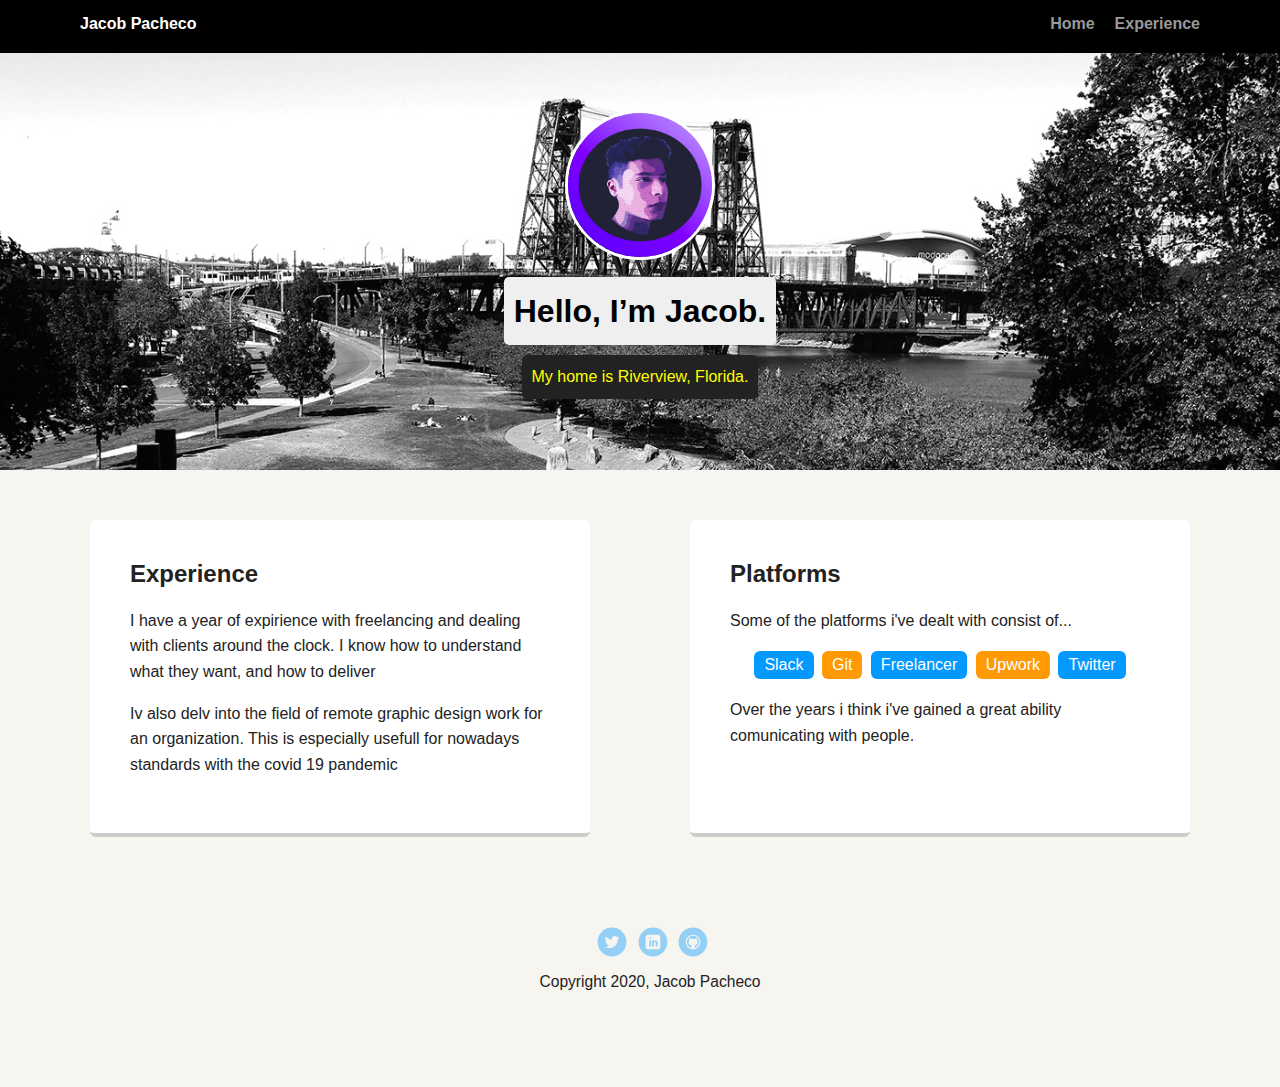
==== portfolio_update_v1/Experience.html @ b35e2516 "File Placement Correction" ====
<!DOCTYPE html>
<html lang="en">
<head>
    <meta charset="UTF-8">
    <meta name="viewport" content="width=device-width, initial-scale=1.0">
    <link rel="stylesheet" href="style.css">
    <title>Expirience</title>
</head>
<body>
    
    <div class="main-nav">
        <ul class="nav">
          <li class="name">Jacob Pacheco</li>
          <li><a href="index.html">Home</a></li>
          <li><a href="#">Experience</a></li>
        </ul>
    </div>

    <header>
      <img src="images/upwrok-pfp.png" alt="Drawing of Jane Smith" class="profile-image">
      <h1 class="tag name">Hello, I’m Jacob.</h1>
      <p class="tag location">My home is Riverview, Florida.</p>
    </header>

    <main class="flex">
      <div class="card">
        <h2>Experience</h2>
        <p>I have a year of expirience with freelancing and dealing with clients around the clock. I know how to understand what they want, and how to deliver</p>
        <p>Iv also delv into the field of remote graphic design work for an organization. This is especially usefull for nowadays standards with the covid 19 pandemic</p>
      </div> 

      <div class="card">
        <h2>Platforms</h2>
        <p>Some of the platforms i've dealt with consist of...</p>
        <ul class="skills">
          <li>Slack</li>
          <li>Git</li>
          <li>Freelancer</li>
          <li>Upwork</li>
          <li>Twitter</li>
        </ul>
        <p>Over the years i think i've gained a great ability comunicating with people.</p>
      </div> 

    </main>
    <footer>
      <ul>
        <li><a href="#" class="social twitter">Twitter</a></li>
        <li><a href="#" class="social linkedin">LinkedIn</a></li>
        <li><a href="#" class="social github">Github</a></li>
      </ul>
      <p class="copyright">Copyright 2020, Jacob Pacheco</p>
    </footer>

</body>
</html>
---- portfolio_update_v1/style.css ----
* { 
    box-sizing: border-box;
  }
    
  body {
    margin: 0;
    padding: 0;
    text-align: center;
    font-family: 'Roboto', sans-serif;
    color: #222;
    background: #f7f5f0;
  }
  /* Link Styles */
  
  a {
    text-decoration: none;
    color: #999;
  }
  a:hover {
    color: #6633ff;
  }
  
  /* Section Styles */
  
  .main-nav {
    width: 100%;
    background: black;
    min-height: 30px;
    padding: 10px;
    position: fixed;
    text-align: center;
  }
  .nav {
    display: flex;
    justify-content: space-around;
    font-weight: 700;
    list-style-type: none;
    margin: 0 auto;
    padding: 0;
  }
  
  .nav .name {
      display: block;
      margin-right: auto;
      color: white;
  }
  .nav li {
    padding: 5px 10px 10px 10px;
  }
  .nav a {
    transition: all .5s;
  }
  .nav a:hover {
    color: white
  }
  
  header {
    text-align: center;
    background: url('images/portland.jpg') no-repeat top center ;
    background-size: cover;
    overflow: hidden;
    padding-top: 60px;
  }
  header {
    line-height: 1.5;
  }
  header .profile-image {
    margin-top: 50px;
    width: 150px;
    height: 150px;
    border-radius: 50%;
    border: 3px solid white;
    transition: all .5s;
  }
  header .profile-image:hover {
    transform: scale(1.2) rotate(5deg);
  }
  .tag {
    background-color: #efefef;
    color: black;
    padding: 10px;
    border-radius: 5px;
    display: table;
    margin: 10px auto;
  } 
  .location {
    background-color: #222;
    color: yellow;
  }
  .card {
    margin: 30px;
    padding: 20px 40px 40px;
    max-width: 500px;
    text-align: left;
    background: #fff;
    border-bottom: 4px solid #ccc;
    border-radius: 6px;
    transition: all .5s;
  }
  .card:hover {
    border-color: #ff99ff;
  }
  
  ul.skills {
    padding: 0;
    text-align: center;
  }
  
  .skills li {
    border-radius: 6px;
    display: inline-block;
    background: #ff9904;
    color: white;
    padding: 5px 10px;
    margin: 2px;
  }
  
  .skills li:nth-child(odd) {
    background: #0399ff;
  }
  
  footer {
    width: 100%;
    min-height: 30px;
    padding: 20px 0 40px 20px;
  }
  
  footer .copyright {
    top: -8px;
    font-size: .75em;
  }
  
  footer ul {
    list-style-type: none;
    margin: 0;
    padding: 0;
  }
  
  footer ul li {
    display: inline-block;
  }
  
  a.social {
    display: inline-block;
    text-indent: -9999px;
    margin-left: 5px;
    width: 30px;
    height: 30px;
    background-size: 30px 30px;
    opacity: .4;
    transition: all .5s;
  }
  a.twitter {
    background-image: url(images/twitter.svg);
  }
  a.linkedin {
    background-image: url(images/linkedin.svg);
  }
  a.github {
    background-image: url(images/github.svg);
  }
  a.social:hover {
    opacity: 1;
  }
  .clearfix {
    clear: both;
  }
  
  /* Styles for larger screens */
  @media screen and (min-width: 720px) {
    
    .flex {
        display: -ms-flexbox;      /* TWEENER - IE 10 */
        display: flex; 
        max-width: 1200px;
        -ms-flex-pack: distribute;
        justify-content: space-around;
        margin: 0 auto;
    }
  
    header {
      min-height: 470px;
    }
  
    .nav {
      max-width: 1200px;
      padding: 0 30px;
    }
  
  
    main {
      padding-top: 20px;
    }
  
    main p {
      line-height: 1.6em;
    }
  
    footer {
      font-size: 1.3em;
      max-width: 1200px;
      margin: 40px auto;
    }
  
  }
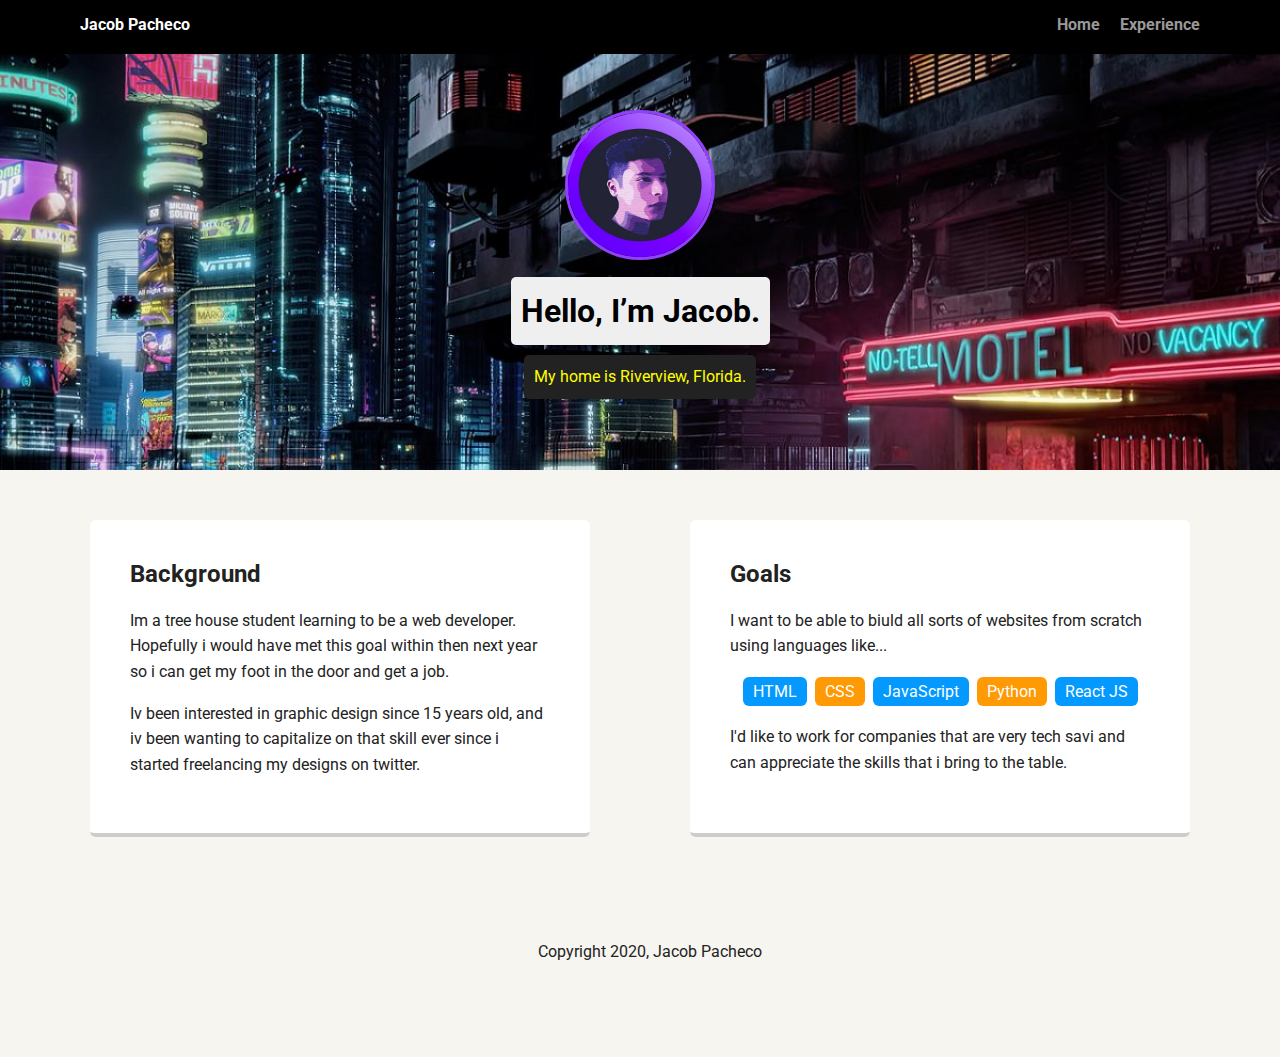
==== commit a5980f63: "Corrections to project" ====
--- a/portfolio_update_v1/Experience.html
+++ b/portfolio_update_v1/Experience.html
@@ -1,54 +1,51 @@
 <!DOCTYPE html>
 <html lang="en">
 <head>
-    <meta charset="UTF-8">
-    <meta name="viewport" content="width=device-width, initial-scale=1.0">
-    <link rel="stylesheet" href="style.css">
-    <title>Expirience</title>
+  <meta charset="utf-8">
+  <title>Jacob Pacheco's Experience</title>
+  <meta name="viewport" content="width=device-width, initial-scale=1.0">
+  <link rel="stylesheet" href="styles.css">
+  <link href="https://fonts.googleapis.com/css?family=Muli%7CRoboto:400,300,500,700,900" rel="stylesheet">
 </head>
 <body>
     
-    <div class="main-nav">
+    <nav>
         <ul class="nav">
           <li class="name">Jacob Pacheco</li>
           <li><a href="index.html">Home</a></li>
-          <li><a href="#">Experience</a></li>
+          <li><a href="Experience.html">Experience</a></li>
         </ul>
-    </div>
+    </nav>
 
     <header>
-      <img src="images/upwrok-pfp.png" alt="Drawing of Jane Smith" class="profile-image">
+      <img src="images/upwrok-pfp.jpg" alt="Drawing of Jacob Pacheco" class="profile-image">
       <h1 class="tag name">Hello, I’m Jacob.</h1>
       <p class="tag location">My home is Riverview, Florida.</p>
     </header>
 
     <main class="flex">
-      <div class="card">
-        <h2>Experience</h2>
-        <p>I have a year of expirience with freelancing and dealing with clients around the clock. I know how to understand what they want, and how to deliver</p>
-        <p>Iv also delv into the field of remote graphic design work for an organization. This is especially usefull for nowadays standards with the covid 19 pandemic</p>
-      </div> 
+      <article>
+        <h2>Background</h2>
+        <p>Im a tree house student learning to be a web developer. Hopefully i would have met this goal within then next year so i can get my foot in the door and get a job.</p>
+        <p>Iv been interested in graphic design since 15 years old, and iv been wanting to capitalize on that skill ever since i started freelancing my designs on twitter.</p>
+      </article>
 
-      <div class="card">
-        <h2>Platforms</h2>
-        <p>Some of the platforms i've dealt with consist of...</p>
+      <article>
+        <h2>Goals</h2>
+        <p>I want to be able to biuld all sorts of websites from scratch using languages like...</p>
         <ul class="skills">
-          <li>Slack</li>
-          <li>Git</li>
-          <li>Freelancer</li>
-          <li>Upwork</li>
-          <li>Twitter</li>
+          <li>HTML</li>
+          <li>CSS</li>
+          <li>JavaScript</li>
+          <li>Python</li>
+          <li>React JS</li>
         </ul>
-        <p>Over the years i think i've gained a great ability comunicating with people.</p>
-      </div> 
+        <p>I'd like to work for companies that are very tech savi and can appreciate the skills that i bring to the table.</p>
+      </article>
 
     </main>
     <footer>
-      <ul>
-        <li><a href="#" class="social twitter">Twitter</a></li>
-        <li><a href="#" class="social linkedin">LinkedIn</a></li>
-        <li><a href="#" class="social github">Github</a></li>
-      </ul>
+    
       <p class="copyright">Copyright 2020, Jacob Pacheco</p>
     </footer>
 
--- a/portfolio_update_v1/styles.css
+++ b/portfolio_update_v1/styles.css
@@ -0,0 +1,207 @@
+/* Global Layout Set-up */
+* { 
+  box-sizing: border-box;
+}
+  
+body {
+  margin: 0;
+  padding: 0;
+  text-align: center;
+  font-family: 'Roboto', sans-serif;
+  color: #222;
+  background: #f7f5f0;
+}
+/* Link Styles */
+
+a {
+  text-decoration: none;
+  color: #999;
+}
+a:hover {
+  color: #6633ff;
+}
+
+/* Section Styles */
+
+nav {
+  width: 100%;
+  background: black;
+  min-height: 30px;
+  padding: 10px;
+  position: fixed;
+  text-align: center;
+}
+.nav {
+  display: flex;
+  justify-content: space-around;
+  font-weight: 700;
+  list-style-type: none;
+  margin: 0 auto;
+  padding: 0;
+}
+
+.nav .name {
+    display: block;
+    margin-right: auto;
+    color: white;
+}
+.nav li {
+  padding: 5px 10px 10px 10px;
+}
+.nav a {
+  transition: all .5s;
+}
+.nav a:hover {
+  color: white
+}
+
+header {
+  text-align: center;
+  background: url('images/city.jpg') no-repeat top center ;
+  background-size: cover;
+  overflow: hidden;
+  padding-top: 60px;
+}
+header {
+  line-height: 1.5;
+}
+header .profile-image {
+  margin-top: 50px;
+  width: 150px;
+  height: 150px;
+  border-radius: 50%;
+  border: 3px solid rgb(146, 63, 255);
+  transition: all .5s;
+}
+header .profile-image:hover {
+  transform: scale(1.2) rotate(5deg);
+}
+.tag {
+  background-color: #efefef;
+  color: black;
+  padding: 10px;
+  border-radius: 5px;
+  display: table;
+  margin: 10px auto;
+} 
+.location {
+  background-color: #222;
+  color: yellow;
+}
+article {
+  margin: 30px;
+  padding: 20px 40px 40px;
+  max-width: 500px;
+  text-align: left;
+  background: #fff;
+  border-bottom: 4px solid #ccc;
+  border-radius: 6px;
+  transition: all .5s;
+}
+article:hover {
+  border-color: #ff99ff;
+}
+
+ul.skills {
+  padding: 0;
+  text-align: center;
+}
+
+.skills li {
+  border-radius: 6px;
+  display: inline-block;
+  background: #ff9904;
+  color: white;
+  padding: 5px 10px;
+  margin: 2px;
+}
+
+.skills li:nth-child(odd) {
+  background: #0399ff;
+}
+
+footer {
+  width: 100%;
+  min-height: 30px;
+  padding: 20px 0 40px 20px;
+}
+
+footer .copyright {
+  top: -8px;
+  font-size: .75em;
+}
+
+footer ul {
+  list-style-type: none;
+  margin: 0;
+  padding: 0;
+}
+
+footer ul li {
+  display: inline-block;
+}
+
+a.social {
+  display: inline-block;
+  text-indent: -9999px;
+  margin-left: 5px;
+  width: 30px;
+  height: 30px;
+  background-size: 30px 30px;
+  opacity: .4;
+  transition: all .5s;
+}
+a.twitter {
+  background-image: url(images/twitter.svg);
+}
+a.linkedin {
+  background-image: url(images/linkedin.svg);
+}
+a.github {
+  background-image: url(images/github.svg);
+}
+a.social:hover {
+  opacity: 1;
+}
+.clearfix {
+  clear: both;
+}
+
+/* Styles for larger screens */
+@media screen and (min-width: 720px) {
+  
+  .flex {
+      display: -ms-flexbox;      /* TWEENER - IE 10 */
+      display: flex; 
+      max-width: 1200px;
+      -ms-flex-pack: distribute;
+      justify-content: space-around;
+      margin: 0 auto;
+  }
+
+  header {
+    min-height: 470px;
+  }
+
+  .nav {
+    max-width: 1200px;
+    padding: 0 30px;
+  }
+
+
+  main {
+    padding-top: 20px;
+  }
+
+  main p {
+    line-height: 1.6em;
+  }
+
+  footer {
+    font-size: 1.3em;
+    max-width: 1200px;
+    margin: 40px auto;
+  }
+
+}
+
